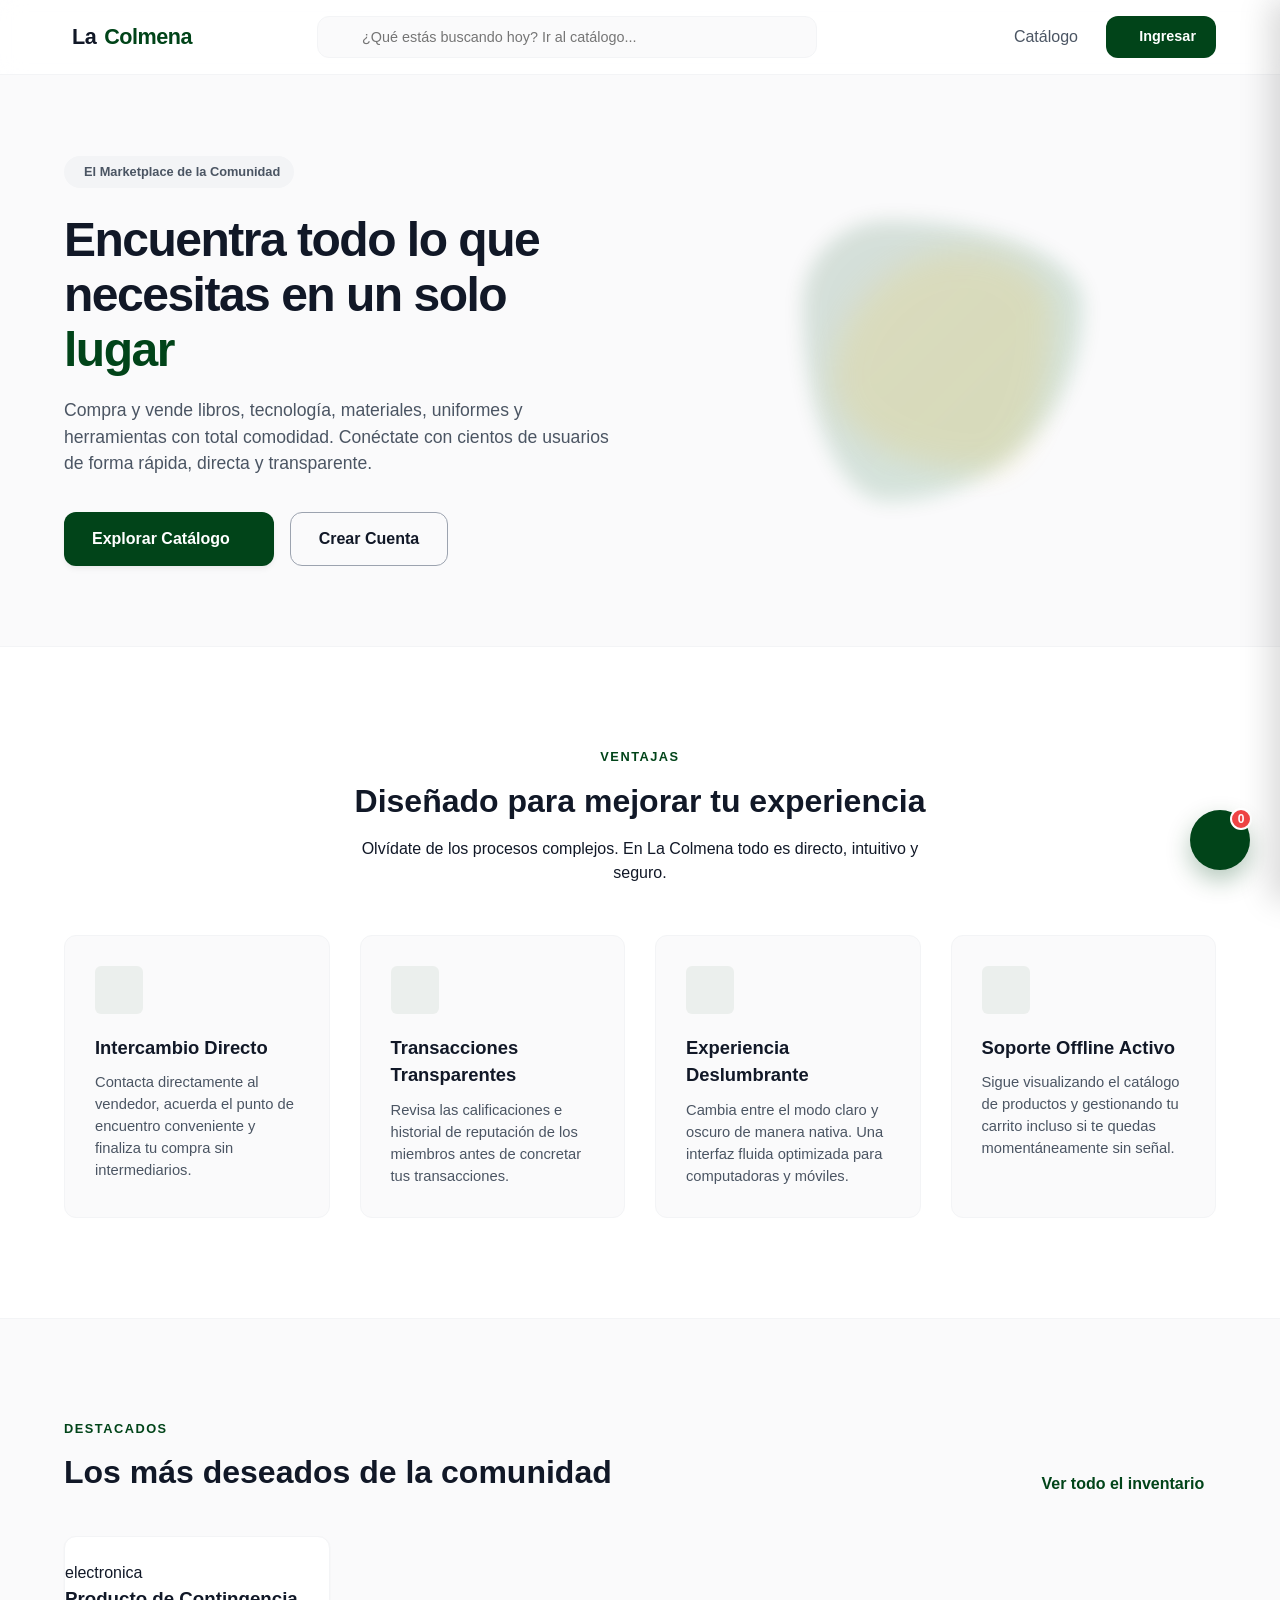
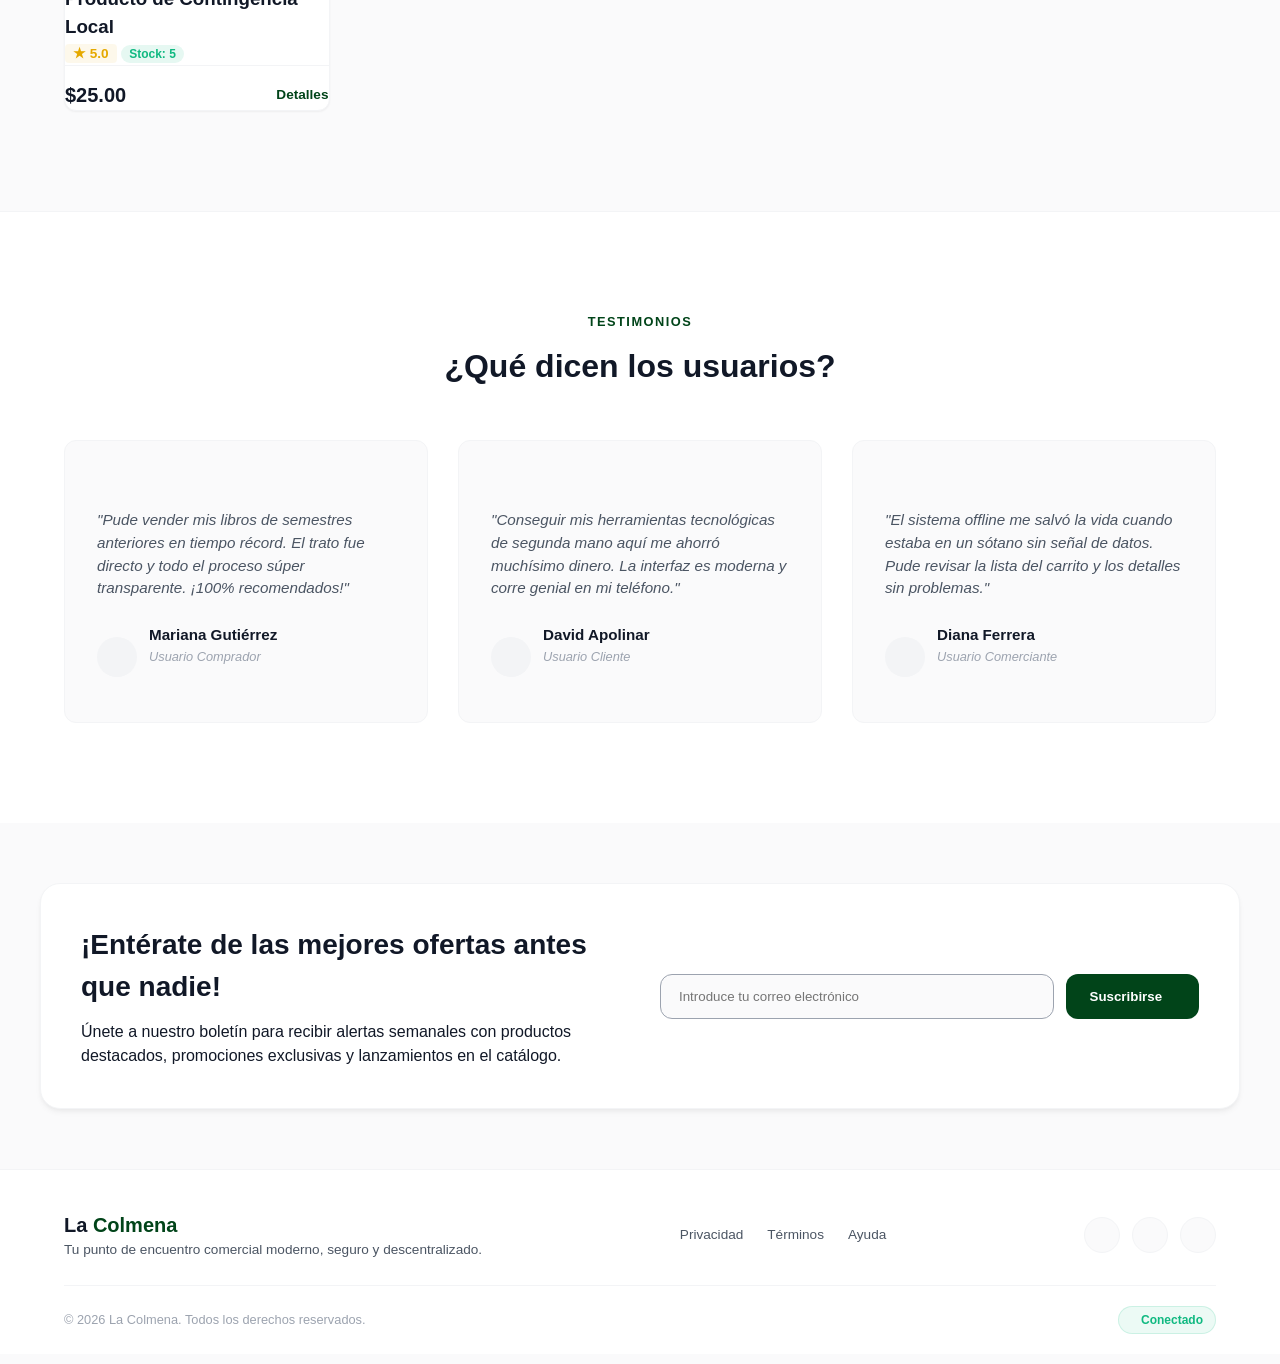
==== admin.html @ e69a6c4e "first commit" ====
<!DOCTYPE html>
<html lang="es" data-theme="light">
<head>
    <meta charset="UTF-8">
    <meta name="viewport" content="width=device-width, initial-scale=1.0">
    <title>Panel de Administración | La Colmena</title>
    <link href="https://fonts.googleapis.com/css2?family=Inter:wght=400;500;600;700;800&display=swap" rel="stylesheet">
    <link rel="stylesheet" href="https://cdnjs.cloudflare.com/ajax/libs/font-awesome/6.4.0/css/all.min.css">
    <link rel="stylesheet" href="styles.css">
    <style>
        th, td { padding: 14px; text-align: left; border-bottom: 1px solid var(--border-subtle); font-size: 0.9rem; }
        th { background-color: var(--bg-surface); color: var(--text-primary); font-weight: 700; }
        .metric-card { background: var(--bg-surface); padding: 24px; border-radius: 16px; border: 1px solid var(--border-subtle); box-shadow: var(--shadow-sm); }
        .metric-card h4 { font-size: 0.85rem; color: var(--text-secondary); text-transform: uppercase; letter-spacing: 0.5px; margin-bottom: 6px; }
        .metric-card .value { font-size: 1.8rem; font-weight: 800; color: var(--text-primary); }
    </style>
</head>
<body>

    <nav class="main-nav">
        <div class="nav-container">
            <a href="index.html" class="logo"><i class="fa-solid fa-lock brand-icon"></i>Panel <span>Admin</span></a>
            <div class="nav-user-actions">
                <button id="theme-toggle-btn" class="theme-btn"><i class="fa fa-moon"></i></button>
                <div id="nav-profile-widget"></div>
            </div>
        </div>
    </nav>

    <main class="container-wrapper" style="padding-top: 40px; padding-bottom: 60px;">
        <div style="margin-bottom: 35px;">
            <h2 style="font-size: 2rem; font-weight: 800; letter-spacing: -0.5px;">Panel de Control Comercial</h2>
            <p style="color: var(--text-secondary);">Supervisa el inventario de la comunidad, aprueba los envíos y analiza ingresos.</p>
        </div>

        <div style="display: grid; grid-template-columns: repeat(auto-fit, minmax(240px, 1fr)); gap: 20px; margin-bottom: 40px;">
            <div class="metric-card">
                <h4>Volumen de Ventas</h4>
                <div class="value" id="metric-total-ventas">0</div>
            </div>
            <div class="metric-card">
                <h4>Ingresos Recaudados</h4>
                <div class="value" style="color: #10B981;" id="metric-total-ingresos">$0.00</div>
            </div>
            <div class="metric-card">
                <h4>Productos en Catálogo</h4>
                <div class="value" id="metric-total-productos">0</div>
            </div>
        </div>

        <div style="display: grid; grid-template-columns: 1fr; gap: 40px; align-items: start;">
            
            <div class="profile-box" style="margin: 0; width: 100%; max-width: 100%;">
                <h3 id="crud-title" style="margin-bottom: 15px; font-size: 1.25rem;"><i class="fa-solid fa-pen-to-square"></i> Gestión de Producto</h3>
                <form id="crud-form">
                    <input type="hidden" id="prod-id">
                    <div class="input-group-colmena"><label>Título del Producto</label><input type="text" id="prod-title" required placeholder="Ej. Miel de Abejas Orgánica 500g"></div>
                    <div style="display: grid; grid-template-columns: 1fr 1fr; gap: 15px;">
                        <div class="input-group-colmena"><label>Precio ($)</label><input type="number" id="prod-price" step="0.01" required placeholder="45.00"></div>
                        <div class="input-group-colmena"><label>Categoría</label><input type="text" id="prod-category" required placeholder="Ej. Comestibles u Electrónica"></div>
                    </div>
                    <div class="input-group-colmena"><label>Descripción</label><textarea id="prod-description" rows="3" required placeholder="Detalles, peso, características principales..."></textarea></div>
                    <div class="input-group-colmena"><label>URL Imagen del Artículo</label><input type="url" id="prod-image" placeholder="Dejar vacío para usar imagen por defecto de muestra"></div>
                    <div class="input-group-colmena"><label>Stock Disponible Físico</label><input type="number" id="prod-stock" required placeholder="25"></div>
                    <button type="submit" id="btn-crud-submit" class="btn-primary-colmena w-100" style="margin-top: 10px; padding: 12px; justify-content: center;">Crear Producto</button>
                </form>
            </div>

            <div class="profile-box" style="margin: 0; width: 100%; max-width: 100%; overflow-x: auto;">
                <h3 style="margin-bottom: 15px; font-size: 1.25rem;"><i class="fa-solid fa-boxes-stacked"></i> Catálogo e Inventario en Sistema</h3>
                <table style="width: 100%; border-collapse: collapse;">
                    <thead>
                        <tr>
                            <th>Miniatura</th>
                            <th>Producto</th>
                            <th>Categoría</th>
                            <th>Precio</th>
                            <th>Stock</th>
                            <th>Acciones</th>
                        </tr>
                    </thead>
                    <tbody id="crud-table-body"></tbody>
                </table>
            </div>
        </div>

        <div class="profile-box" style="margin: 40px 0 0 0; width: 100%; max-width: 100%;">
            <h3 style="margin-bottom: 20px; font-size: 1.25rem;"><i class="fa-solid fa-truck-ramp-box"></i> Control de Órdenes de Compra y Envíos</h3>
            <div id="admin-orders-container" style="display: flex; flex-direction: column; gap: 16px;"></div>
        </div>
    </main>

    <script src="app.js"></script>
</body>
</html>
---- styles.css ----
/* ==========================================================================
   SISTEMA DE DISEÑO MODERN & PREMIUM (LA COLMENA)
   ========================================================================== */

:root {
    /* Paleta Institucional Refinada */
    --ucab-green: #014419;         
    --ucab-green-light: #0d6e2e;   
    --ucab-yellow: #FFC72C;        
    --ucab-gold: #E5A900;          
    
    /* Variables Tema Claro (Por Defecto) */
    --bg-main: #FAFAFB;            
    --bg-surface: #FFFFFF;         
    --bg-nav: rgba(255, 255, 255, 0.85);
    --text-primary: #111827;       
    --text-secondary: #4B5563;     
    --text-muted: #9CA3AF;         
    --border-subtle: #F3F4F6;      
    --border-focus: #014419;       
    
    /* Sombras Tridimensionales Naturales */
    --shadow-sm: 0 1px 2px 0 rgba(0, 0, 0, 0.05);
    --shadow-md: 0 4px 6px -1px rgba(0, 0, 0, 0.05), 0 2px 4px -1px rgba(0, 0, 0, 0.03);
    --shadow-lg: 0 10px 15px -3px rgba(1, 68, 25, 0.03), 0 4px 6px -2px rgba(1, 68, 25, 0.02);
    --shadow-card-hover: 0 20px 25px -5px rgba(1, 68, 25, 0.06), 0 10px 10px -5px rgba(1, 68, 25, 0.04);
    
    /* Configuraciones Globales */
    --font-family: 'Inter', sans-serif;
    --radius-sm: 6px;
    --radius-md: 12px;
    --radius-lg: 20px;
    --transition: all 0.3s cubic-bezier(0.4, 0, 0.2, 1);
    --transition-fast: all 0.2s ease;
}

/* Variables Tema Oscuro */
[data-theme="dark"] {
    --bg-main: #0B0F17;
    --bg-surface: #131A26;
    --bg-nav: rgba(13, 26, 38, 0.85);
    --text-primary: #F9FAFB;
    --text-secondary: #9CA3AF;
    --text-muted: #6B7280;
    --border-subtle: #1F2937;
    --border-focus: #FFC72C;
    --shadow-lg: 0 10px 15px -3px rgba(0, 0, 0, 0.3);
    --shadow-card-hover: 0 20px 25px -5px rgba(0, 0, 0, 0.4);
}

/* Reset Estándar */
*, *::before, *::after {
    box-sizing: border-box;
    margin: 0;
    padding: 0;
}

body {
    font-family: var(--font-family);
    background-color: var(--bg-main);
    color: var(--text-primary);
    line-height: 1.5;
    -webkit-font-smoothing: antialiased;
    display: flex;
    flex-direction: column;
    min-height: 100vh;
    transition: background-color 0.3s ease, color 0.3s ease;
}

.container-wrapper {
    max-width: 1200px;
    margin: 0 auto;
    padding: 0 24px;
}

/* ==========================================================================
   NAVEGACIÓN PRINCIPAL
   ========================================================================== */
.main-nav {
    position: sticky;
    top: 0;
    z-index: 1000;
    background-color: var(--bg-nav);
    backdrop-filter: blur(12px);
    -webkit-backdrop-filter: blur(12px);
    border-bottom: 1px solid var(--border-subtle);
    transition: var(--transition);
}

.nav-container {
    max-width: 1200px;
    margin: 0 auto;
    padding: 16px 24px;
    display: flex;
    align-items: center;
    justify-content: space-between;
    gap: 20px;
}

.logo {
    font-size: 1.35rem;
    font-weight: 800;
    color: var(--text-primary);
    text-decoration: none;
    display: flex;
    align-items: center;
    gap: 8px;
    letter-spacing: -0.5px;
}

.logo span { color: var(--ucab-green); }
[data-theme="dark"] .logo span { color: var(--ucab-yellow); }
.brand-icon { color: var(--ucab-yellow); font-size: 1.5rem; }

.search-bar { position: relative; flex: 1; max-width: 500px; }
.search-bar i { position: absolute; left: 16px; top: 50%; transform: translateY(-50%); color: var(--text-secondary); font-size: 0.95rem; }
.search-bar input {
    width: 100%;
    padding: 12px 16px 12px 44px;
    border: 1px solid var(--border-subtle);
    background-color: var(--bg-main);
    color: var(--text-primary);
    border-radius: var(--radius-md);
    font-size: 0.9rem;
    cursor: pointer;
    transition: var(--transition);
}

.nav-user-actions { display: flex; align-items: center; gap: 16px; }
.theme-btn, .nav-icon-link {
    background: transparent;
    border: none;
    color: var(--text-secondary);
    cursor: pointer;
    font-size: 1rem;
    display: flex;
    align-items: center;
    gap: 8px;
    text-decoration: none;
    padding: 8px 12px;
    border-radius: var(--radius-sm);
    font-weight: 500;
    transition: var(--transition);
}
.theme-btn:hover, .nav-icon-link:hover { color: var(--text-primary); background-color: var(--border-subtle); }

.btn-primary-colmena {
    background-color: var(--ucab-green);
    color: #FFFFFF;
    border: none;
    padding: 10px 20px;
    border-radius: var(--radius-md);
    font-weight: 600;
    font-size: 0.9rem;
    cursor: pointer;
    display: inline-flex;
    align-items: center;
    gap: 8px;
    transition: var(--transition);
}
.btn-primary-colmena:hover { background-color: var(--ucab-green-light); transform: translateY(-1px); }
[data-theme="dark"] .btn-primary-colmena { background-color: var(--ucab-yellow); color: #000000; }

/* ==========================================================================
   SECCIÓN HERO
   ========================================================================== */
.hero-section { padding: 80px 0; overflow: hidden; position: relative; }
.hero-container { max-width: 1200px; margin: 0 auto; padding: 0 24px; display: grid; grid-template-columns: 1fr 1fr; align-items: center; gap: 60px; }
.hero-badge { display: inline-flex; align-items: center; gap: 6px; background-color: var(--border-subtle); padding: 6px 14px; border-radius: 100px; font-size: 0.8rem; font-weight: 600; color: var(--text-secondary); margin-bottom: 24px; }
.hero-content h1 { font-size: 3rem; font-weight: 800; line-height: 1.15; letter-spacing: -1.5px; margin-bottom: 20px; }
.hero-content h1 span { color: var(--ucab-green); }
[data-theme="dark"] .hero-content h1 span { color: var(--ucab-yellow); }
.hero-content p { font-size: 1.1rem; color: var(--text-secondary); margin-bottom: 36px; }
.hero-actions { display: flex; gap: 16px; }
.cta-button { background-color: var(--ucab-green); color: #FFFFFF; text-decoration: none; padding: 14px 28px; border-radius: var(--radius-md); font-weight: 600; display: inline-flex; align-items: center; gap: 10px; box-shadow: var(--shadow-md); transition: var(--transition); }
.cta-button:hover { background-color: var(--ucab-green-light); transform: translateY(-2px); }
[data-theme="dark"] .cta-button { background-color: var(--ucab-yellow); color: #000000; }
.cta-button-secondary { background-color: transparent; color: var(--text-primary); text-decoration: none; padding: 14px 28px; border-radius: var(--radius-md); font-weight: 600; border: 1px solid var(--text-muted); transition: var(--transition); }

.hero-visual { position: relative; height: 380px; display: flex; justify-content: center; align-items: center; }
.abstract-shape-1 { width: 280px; height: 280px; background: linear-gradient(135deg, var(--ucab-green), #087033); border-radius: 30% 70% 70% 30% / 30% 30% 70% 70%; filter: blur(10px); opacity: 0.15; animation: morphing 10s ease-in-out infinite alternate; }
.abstract-shape-2 { position: absolute; width: 220px; height: 220px; background: linear-gradient(135deg, var(--ucab-yellow), var(--ucab-gold)); border-radius: 60% 40% 30% 70% / 60% 30% 70% 40%; filter: blur(15px); opacity: 0.15; animation: morphing 8s ease-in-out infinite alternate-reverse; }
@keyframes morphing { 0% { border-radius: 30% 70% 70% 30% / 30% 30% 70% 70%; } 100% { border-radius: 60% 40% 30% 70% / 60% 30% 70% 40%; } }

/* ==========================================================================
   SECCIÓN BENEFICIOS
   ========================================================================== */
.benefits-section { padding: 100px 0; background-color: var(--bg-surface); border-top: 1px solid var(--border-subtle); border-bottom: 1px solid var(--border-subtle); }
.section-tag { font-size: 0.8rem; text-transform: uppercase; font-weight: 700; letter-spacing: 1.5px; color: var(--ucab-green); display: block; margin-bottom: 10px; }
[data-theme="dark"] .section-tag { color: var(--ucab-yellow); }
.section-header-center { text-align: center; max-width: 600px; margin: 0 auto 50px auto; }
.section-header-center h2 { font-size: 2rem; font-weight: 800; margin-bottom: 12px; }
.benefits-grid { display: grid; grid-template-columns: repeat(auto-fit, minmax(250px, 1fr)); gap: 30px; }
.benefit-card { padding: 30px; border-radius: var(--radius-md); background-color: var(--bg-main); border: 1px solid var(--border-subtle); transition: var(--transition); }
.benefit-card:hover { transform: translateY(-4px); box-shadow: var(--shadow-md); }
.benefit-icon-wrapper { width: 48px; height: 48px; background-color: rgba(1, 68, 25, 0.06); color: var(--ucab-green); border-radius: var(--radius-sm); display: flex; align-items: center; justify-content: center; font-size: 1.3rem; margin-bottom: 20px; }
[data-theme="dark"] .benefit-icon-wrapper { background-color: rgba(255, 199, 44, 0.1); color: var(--ucab-yellow); }
.benefit-card h3 { font-size: 1.15rem; font-weight: 700; margin-bottom: 10px; }
.benefit-card p { font-size: 0.92rem; color: var(--text-secondary); }

/* ==========================================================================
   SECCIÓN PRODUCTOS (GRID DE LA API)
   ========================================================================== */
.featured-section { padding: 100px 0; }
.section-header-inline { display: flex; justify-content: space-between; align-items: flex-end; margin-bottom: 40px; }
.section-header-inline h2 { font-size: 2rem; font-weight: 800; }
.view-all-link { color: var(--ucab-green); font-weight: 600; text-decoration: none; display: inline-flex; align-items: center; gap: 6px; }
[data-theme="dark"] .view-all-link { color: var(--ucab-yellow); }
.products-grid { display: grid; grid-template-columns: repeat(auto-fill, minmax(260px, 1fr)); gap: 30px; }

.product-card { background-color: var(--bg-surface); border: 1px solid var(--border-subtle); border-radius: var(--radius-md); overflow: hidden; box-shadow: var(--shadow-sm); display: flex; flex-direction: column; transition: var(--transition); }
.product-card:hover { transform: translateY(-6px); box-shadow: var(--shadow-card-hover); }
.product-image-wrapper { position: relative; padding-top: 100%; background-color: #FFFFFF; border-bottom: 1px solid var(--border-subtle); }
.product-image-wrapper img { position: absolute; top: 0; left: 0; width: 100%; height: 100%; object-fit: contain; padding: 24px; }
.product-info-payload { padding: 20px; display: flex; flex-direction: column; flex: 1; }
.product-tag-category { font-size: 0.75rem; font-weight: 600; text-transform: uppercase; color: var(--text-secondary); margin-bottom: 8px; }
.product-info-payload h3 { font-size: 0.95rem; font-weight: 600; color: var(--text-primary); line-height: 1.4; margin-bottom: 10px; display: -webkit-box; -webkit-line-clamp: 2; -webkit-box-orient: vertical; overflow: hidden; height: 2.8rem; }

.rating-row-stars { display: flex; align-items: center; justify-content: space-between; margin-bottom: 16px; }
.star-rating-numeric { font-size: 0.85rem; font-weight: 700; color: var(--ucab-gold); background-color: rgba(229, 169, 0, 0.08); padding: 2px 8px; border-radius: 4px; }
.stock-badge { font-size: 0.75rem; font-weight: 600; padding: 2px 8px; border-radius: 100px; }
.stock-badge.in-stock { background-color: rgba(16, 185, 129, 0.1); color: #10B981; }
.stock-badge.no-stock { background-color: rgba(239, 68, 68, 0.1); color: #EF4444; }

.product-footer-action { margin-top: auto; display: flex; align-items: center; justify-content: space-between; border-top: 1px solid var(--border-subtle); padding-top: 14px; }
.product-price-value { font-size: 1.25rem; font-weight: 800; }
.view-more-link-btn { font-size: 0.85rem; font-weight: 600; color: var(--ucab-green); text-decoration: none; }
[data-theme="dark"] .view-more-link-btn { color: var(--ucab-yellow); }

/* BOTÓN DINÁMICO AÑADIR AL CARRITO */
.btn-add-to-cart { width: 100%; margin-top: 16px; padding: 11px 16px; background-color: transparent; color: var(--ucab-green); border: 1.5px solid var(--ucab-green); border-radius: var(--radius-md); font-size: 0.85rem; font-weight: 700; cursor: pointer; display: inline-flex; align-items: center; justify-content: center; gap: 8px; transition: var(--transition); }
.btn-add-to-cart:hover:not(:disabled) { background-color: var(--ucab-green); color: #FFFFFF; transform: translateY(-1px); }
[data-theme="dark"] .btn-add-to-cart { color: var(--ucab-yellow); border-color: var(--ucab-yellow); }
[data-theme="dark"] .btn-add-to-cart:hover:not(:disabled) { background-color: var(--ucab-yellow); color: #000000; }
.btn-add-to-cart:disabled { background-color: var(--border-subtle); border-color: var(--border-subtle); color: var(--text-muted); cursor: not-allowed; }

.loading-state { grid-column: 1 / -1; text-align: center; padding: 60px 0; color: var(--text-secondary); }
.loading-state i { font-size: 2rem; color: var(--ucab-green); margin-bottom: 12px; }

/* ==========================================================================
   TESTIMONIOS Y NEWSLETTER
   ========================================================================== */
.testimonials-section { padding: 100px 0; background-color: var(--bg-surface); border-top: 1px solid var(--border-subtle); }
.testimonials-grid { display: grid; grid-template-columns: repeat(auto-fit, minmax(300px, 1fr)); gap: 30px; }
.testimonial-card { background-color: var(--bg-main); padding: 32px; border-radius: var(--radius-md); border: 1px solid var(--border-subtle); display: flex; flex-direction: column; }
.testimonial-stars { color: var(--ucab-gold); font-size: 0.85rem; margin-bottom: 16px; }
.testimonial-card p { font-size: 0.95rem; color: var(--text-secondary); font-style: italic; margin-bottom: 24px; flex: 1; }
.testimonial-author { display: flex; align-items: center; gap: 12px; }
.author-avatar { width: 40px; height: 40px; background-color: var(--border-subtle); border-radius: 100px; display: flex; align-items: center; justify-content: center; color: var(--text-secondary); }
.testimonial-author h4 { font-size: 0.95rem; font-weight: 700; }
.testimonial-author p { font-size: 0.8rem; color: var(--text-muted); }

.newsletter-section { padding: 60px 0; background-color: var(--bg-main); }
.newsletter-wrapper { max-width: 1200px; margin: 0 auto; padding: 40px; background-color: var(--bg-surface); border: 1px solid var(--border-subtle); border-radius: var(--radius-lg); box-shadow: var(--shadow-md); }
.newsletter-grid { display: grid; grid-template-columns: 1fr 1fr; align-items: center; gap: 40px; }
.newsletter-info h2 { font-size: 1.75rem; font-weight: 800; margin-bottom: 12px; }
.newsletter-form-element { display: flex; gap: 12px; }
.newsletter-form-element input { flex: 1; padding: 14px 18px; border-radius: var(--radius-md); border: 1px solid var(--text-muted); background-color: var(--bg-main); color: var(--text-primary); outline: none; }
.btn-submit-newsletter { background-color: var(--ucab-green); color: #FFFFFF; border: none; padding: 14px 24px; font-weight: 600; border-radius: var(--radius-md); cursor: pointer; display: inline-flex; align-items: center; gap: 8px; transition: var(--transition); }
.btn-submit-newsletter:hover { background-color: var(--ucab-green-light); }
[data-theme="dark"] .btn-submit-newsletter { background-color: var(--ucab-yellow); color: #000000; }
.newsletter-feedback { margin-top: 12px; font-size: 0.85rem; font-weight: 600; }
.newsletter-feedback.success { color: #10B981; }
.newsletter-feedback.error { color: #EF4444; }

/* ==========================================================================
   FOOTER
   ========================================================================== */
.main-footer { background-color: var(--bg-surface); border-top: 1px solid var(--border-subtle); padding: 40px 0 20px 0; margin-top: auto; }
.footer-container { max-width: 1200px; margin: 0 auto; padding: 0 24px; }
.footer-top-row { display: flex; justify-content: space-between; align-items: center; flex-wrap: wrap; gap: 24px; padding-bottom: 24px; border-bottom: 1px solid var(--border-subtle); }
.logo-footer { font-size: 1.25rem; font-weight: 800; }
.logo-footer span { color: var(--ucab-green); }
[data-theme="dark"] .logo-footer span { color: var(--ucab-yellow); }
.footer-brand p { font-size: 0.85rem; color: var(--text-secondary); }
.footer-links-group { display: flex; gap: 24px; }
.footer-links-group a { color: var(--text-secondary); font-size: 0.85rem; text-decoration: none; }
.footer-socials { display: flex; gap: 12px; }
.footer-socials a { width: 36px; height: 36px; border-radius: 100px; background-color: var(--bg-main); color: var(--text-secondary); display: flex; align-items: center; justify-content: center; text-decoration: none; border: 1px solid var(--border-subtle); }
.footer-bottom-row { display: flex; justify-content: space-between; align-items: center; padding-top: 20px; font-size: 0.8rem; color: var(--text-muted); flex-wrap: wrap; gap: 16px; }

.network-badge-colmena { display: inline-flex; align-items: center; gap: 6px; padding: 4px 12px; border-radius: 100px; font-weight: 600; font-size: 0.75rem; }
.network-badge-colmena.online { background-color: rgba(16, 185, 129, 0.08); color: #10B981; border: 1px solid rgba(16, 185, 129, 0.15); }
.network-badge-colmena.offline { background-color: rgba(239, 68, 68, 0.08); color: #EF4444; border: 1px solid rgba(239, 68, 68, 0.15); }

@media (max-width: 768px) {
    .hero-container, .newsletter-grid { grid-template-columns: 1fr; text-align: center; }
    .hero-content h1 { font-size: 2.25rem; }
    .hero-actions, .newsletter-form-element { flex-direction: column; }
    .cta-button, .cta-button-secondary, .newsletter-form-element input, .btn-submit-newsletter { width: 100%; justify-content: center; }
    .hero-visual, .search-bar { display: none; }
    .footer-top-row { flex-direction: column; text-align: center; }
}
.hidden { display: none !important; }

/* ==========================================================================
   INTERFAZ PARA MÓDULO DE ACCESO Y PERFIL
   ========================================================================== */
.auth-main-container { padding: 60px 0; display: flex; justify-content: center; align-items: center; min-height: calc(100vh - 160px); }
.auth-box, .profile-box { max-width: 480px; margin: 0 auto; background-color: var(--bg-surface); border: 1px solid var(--border-subtle); border-radius: var(--radius-lg); padding: 40px; box-shadow: var(--shadow-lg); }

.auth-tabs { display: flex; gap: 10px; border-bottom: 1px solid var(--border-subtle); margin-bottom: 30px; }
.tab-btn { flex: 1; padding: 12px; background: transparent; border: none; font-family: var(--font-family); font-weight: 600; font-size: 0.95rem; color: var(--text-secondary); cursor: pointer; border-bottom: 2px solid transparent; transition: var(--transition); }
.tab-btn.active { color: var(--ucab-green); border-bottom-color: var(--ucab-green); }
[data-theme="dark"] .tab-btn.active { color: var(--ucab-yellow); border-bottom-color: var(--ucab-yellow); }

.auth-form-element h2 { font-size: 1.6rem; font-weight: 800; letter-spacing: -0.5px; }
.auth-subtitle { font-size: 0.9rem; color: var(--text-secondary); margin-bottom: 24px; }

.input-group-colmena { display: flex; flex-direction: column; gap: 6px; margin-bottom: 18px; }
.input-group-colmena label { font-size: 0.8rem; font-weight: 700; color: var(--text-primary); text-transform: uppercase; letter-spacing: 0.5px; }
.input-group-colmena input, .select-colmena, .input-group-colmena textarea { width: 100%; padding: 12px 14px; border-radius: var(--radius-md); border: 1px solid var(--text-muted); background-color: var(--bg-main); color: var(--text-primary); font-family: var(--font-family); font-size: 0.9rem; outline: none; transition: var(--transition); }
.input-group-colmena input:focus, .input-group-colmena textarea:focus { border-color: var(--border-focus); }

.forgot-password-trigger { display: block; text-align: center; font-size: 0.85rem; font-weight: 600; color: var(--text-secondary); margin-top: 16px; text-decoration: none; }
.forgot-password-trigger:hover { color: var(--text-primary); }
.w-100 { width: 100% !important; justify-content: center; }

/* Vista Perfil */
.profile-header-card { display: flex; align-items: center; gap: 20px; margin-bottom: 30px; background-color: var(--bg-main); padding: 20px; border-radius: var(--radius-md); border: 1px solid var(--border-subtle); }
.profile-avatar-frame { width: 70px; height: 70px; border-radius: 100px; overflow: hidden; border: 2px solid var(--ucab-yellow); }
.profile-avatar-frame img { width: 100%; height: 100%; object-fit: cover; }
.role-pill { display: inline-block; font-size: 0.75rem; font-weight: 700; background-color: var(--ucab-green); color: #ffffff; padding: 2px 10px; border-radius: 100px; margin-top: 4px; }
[data-theme="dark"] .role-pill { background-color: var(--ucab-yellow); color: #000000; }

.divider-colmena { border: none; height: 1px; background-color: var(--border-subtle); margin: 12px 0 24px 0; }
.profile-actions-row { display: flex; gap: 12px; margin-top: 24px; }
.btn-logout-colmena { background-color: transparent; border: 1px solid #EF4444; color: #EF4444; padding: 12px 20px; border-radius: var(--radius-md); font-family: var(--font-family); font-weight: 600; font-size: 0.9rem; cursor: pointer; transition: var(--transition); }
.btn-logout-colmena:hover { background-color: #EF4444; color: #FFFFFF; }

/* ==========================================================================
   COMPONENTES PREMIUM DEL CARRITO SIDEBAR
   ========================================================================== */
.cart-floating-trigger {
    position: fixed;
    bottom: 30px;
    right: 30px;
    width: 60px;
    height: 60px;
    background-color: var(--ucab-green);
    color: #FFFFFF;
    border: none;
    border-radius: 100px;
    font-size: 1.4rem;
    cursor: pointer;
    box-shadow: 0 10px 25px rgba(1, 68, 25, 0.3);
    z-index: 999;
    display: flex;
    align-items: center;
    justify-content: center;
    transition: var(--transition);
}
.cart-floating-trigger:hover { transform: scale(1.05) translateY(-3px); background-color: var(--ucab-green-light); }
[data-theme="dark"] .cart-floating-trigger { background-color: var(--ucab-yellow); color: #000000; box-shadow: 0 10px 25px rgba(255, 199, 44, 0.2); }

.cart-counter-badge { position: absolute; top: -2px; right: -2px; background-color: #EF4444; color: #FFFFFF; font-size: 0.75rem; font-weight: 700; width: 22px; height: 22px; border-radius: 50%; display: flex; align-items: center; justify-content: center; border: 2px solid var(--bg-surface); }

/* Contenedores del Sidebar Deslizable */
.cart-sidebar-overlay { position: fixed; top: 0; left: 0; width: 100%; height: 100%; background: rgba(0, 0, 0, 0.4); backdrop-filter: blur(4px); z-index: 1050; opacity: 0; pointer-events: none; transition: opacity 0.3s ease; }
.cart-sidebar-overlay.open { opacity: 1; pointer-events: auto; }

.cart-sidebar { position: fixed; top: 0; right: -400px; width: 100%; max-width: 400px; height: 100%; background-color: var(--bg-surface); box-shadow: -10px 0 30px rgba(0,0,0,0.15); z-index: 1100; display: flex; flex-direction: column; transition: right 0.3s cubic-bezier(0.4, 0, 0.2, 1); }
.cart-sidebar.open { right: 0; }

.cart-sidebar-header { padding: 24px; border-bottom: 1px solid var(--border-subtle); display: flex; align-items: center; justify-content: space-between; }
.cart-sidebar-header h3 { font-size: 1.2rem; font-weight: 700; display: flex; align-items: center; gap: 8px; }
.cart-close-btn { background: transparent; border: none; font-size: 2rem; color: var(--text-secondary); cursor: pointer; line-height: 1; }

.cart-sidebar-body { padding: 24px; flex: 1; overflow-y: auto; display: flex; flex-direction: column; gap: 20px; }
.cart-empty-state { text-align: center; color: var(--text-muted); margin: auto 0; }
.cart-empty-state i { font-size: 3rem; margin-bottom: 12px; display: block; }

/* Estructura de las Filas de Productos dentro del Carrito */
.cart-item-row { display: flex; align-items: center; gap: 16px; background-color: var(--bg-main); padding: 12px; border-radius: var(--radius-md); border: 1px solid var(--border-subtle); }
.cart-item-row img { width: 60px; height: 60px; object-fit: contain; background: white; padding: 4px; border-radius: var(--radius-sm); }
.cart-item-info { flex: 1; }
.cart-item-info h4 { font-size: 0.85rem; font-weight: 600; line-height: 1.3; display: -webkit-box; -webkit-line-clamp: 1; -webkit-box-orient: vertical; overflow: hidden; margin-bottom: 4px; }
.cart-item-price { font-size: 0.9rem; font-weight: 700; color: var(--text-primary); }

.cart-item-qty-selector { display: flex; align-items: center; gap: 10px; margin-top: 8px; }
.cart-item-qty-selector button { width: 24px; height: 24px; border-radius: 4px; border: 1px solid var(--text-muted); background: var(--bg-surface); color: var(--text-primary); cursor: pointer; font-weight: 700; display: flex; align-items: center; justify-content: center; }
.cart-item-qty-selector span { font-size: 0.85rem; font-weight: 600; }
.cart-item-remove-btn { background: transparent; border: none; color: #EF4444; cursor: pointer; font-size: 1rem; padding: 8px; transition: var(--transition); }
.cart-item-remove-btn:hover { transform: scale(1.1); }

/* Footer del Carrito */
.cart-sidebar-footer { padding: 24px; border-top: 1px solid var(--border-subtle); background-color: var(--bg-main); }
.cart-total-row { display: flex; justify-content: space-between; align-items: center; font-weight: 700; font-size: 1.1rem; margin-bottom: 20px; }
.cart-total-price { color: var(--ucab-green); font-size: 1.3rem; font-weight: 800; }
[data-theme="dark"] .cart-total-price { color: var(--ucab-yellow); }

/* ==========================================================================
   WIDGET DE PERFIL PREMIUM EN LA BARRA DE NAVEGACIÓN
   ========================================================================== */
.nav-profile-widget-container {
    position: relative;
    display: inline-flex;
    align-items: center;
}

.nav-user-logged-wrapper {
    display: flex;
    align-items: center;
    gap: 10px;
    padding: 6px 12px;
    background-color: var(--bg-main);
    border: 1px solid var(--border-subtle);
    border-radius: 30px;
    cursor: pointer;
    position: relative;
    user-select: none;
    transition: var(--transition-fast);
}
.nav-user-logged-wrapper:hover {
    border-color: var(--ucab-green);
    background-color: var(--bg-surface);
}
[data-theme="dark"] .nav-user-logged-wrapper:hover {
    border-color: var(--ucab-yellow);
}

.nav-avatar-img {
    width: 32px;
    height: 32px;
    border-radius: 50%;
    object-fit: cover;
    border: 1.5px solid var(--ucab-green);
}
[data-theme="dark"] .nav-avatar-img {
    border-color: var(--ucab-yellow);
}

.nav-user-text-info {
    display: flex;
    flex-direction: column;
    text-align: left;
}
.nav-username {
    font-size: 0.85rem;
    font-weight: 700;
    color: var(--text-primary);
    line-height: 1.2;
}
.nav-userrole {
    font-size: 0.7rem;
    font-weight: 600;
    color: var(--text-muted);
}

.nav-dropdown-arrow {
    font-size: 0.75rem;
    color: var(--text-muted);
    margin-left: 4px;
}

/* Menú Desplegable Flotante */
.nav-profile-dropdown-menu {
    position: absolute;
    top: calc(100% + 8px);
    right: 0;
    width: 180px;
    background-color: var(--bg-surface);
    border: 1px solid var(--border-subtle);
    border-radius: 8px;
    box-shadow: var(--shadow-md);
    padding: 8px 0;
    z-index: 2000;
    display: flex;
    flex-direction: column;
}
.nav-profile-dropdown-menu.hidden {
    display: none !important;
}

.nav-profile-dropdown-menu a, .nav-profile-dropdown-menu button {
    padding: 10px 16px;
    font-family: var(--font-family);
    font-size: 0.85rem;
    font-weight: 600;
    color: var(--text-primary);
    text-decoration: none;
    background: transparent;
    border: none;
    text-align: left;
    width: 100%;
    cursor: pointer;
    display: flex;
    align-items: center;
    gap: 10px;
    transition: background 0.2s;
}
.nav-profile-dropdown-menu a:hover, .nav-profile-dropdown-menu button:hover {
    background-color: var(--bg-main);
    color: var(--ucab-green);
}
[data-theme="dark"] .nav-profile-dropdown-menu a:hover, [data-theme="dark"] .nav-profile-dropdown-menu button:hover {
    color: var(--ucab-yellow);
}

.dropdown-divider-line {
    border: none;
    height: 1px;
    background-color: var(--border-subtle);
    margin: 4px 0;
}
/* ==========================================================================
   EXTENSIONES DEL SISTEMA DE DISEÑO - VISTA AUTENTICACIÓN Y ADMIN
   ========================================================================== */

.hidden {
    display: none !important;
}

.w-100 {
    width: 100% !important;
}

/* Dropdown del Perfil Flotante */
.nav-user-logged-wrapper {
    position: relative;
    user-select: none;
}

.nav-profile-dropdown-menu {
    position: absolute;
    top: calc(100% + 12px);
    right: 0;
    width: 200px;
    background-color: var(--bg-surface);
    border: 1px solid var(--border-subtle);
    border-radius: var(--radius-md);
    box-shadow: var(--shadow-lg);
    padding: 8px 0;
    z-index: 2000;
    display: flex;
    flex-direction: column;
}

.nav-profile-dropdown-menu a, .nav-profile-dropdown-menu button {
    padding: 10px 16px;
    font-family: var(--font-family);
    font-size: 0.85rem;
    font-weight: 600;
    color: var(--text-primary);
    text-decoration: none;
    background: transparent;
    border: none;
    text-align: left;
    width: 100%;
    cursor: pointer;
    display: flex;
    align-items: center;
    gap: 10px;
    transition: var(--transition-fast);
}

.nav-profile-dropdown-menu a:hover, .nav-profile-dropdown-menu button:hover {
    background-color: var(--bg-main);
    color: var(--ucab-green-light);
}

[data-theme="dark"] .nav-profile-dropdown-menu a:hover, 
[data-theme="dark"] .nav-profile-dropdown-menu button:hover {
    color: var(--ucab-yellow);
}

/* Selectores Colmena */
.select-colmena {
    font-family: var(--font-family);
    border: 1px solid var(--border-subtle);
    background-color: var(--bg-main);
    color: var(--text-primary);
    font-weight: 500;
    outline: none;
    transition: var(--transition);
}

.select-colmena:focus {
    border-color: var(--ucab-green);
}

/* Formularios de Autenticación Avanzados */
.input-group-colmena {
    display: flex;
    flex-direction: column;
    gap: 6px;
    margin-bottom: 16px;
}

.input-group-colmena label {
    font-size: 0.85rem;
    font-weight: 600;
    color: var(--text-secondary);
}

.input-group-colmena input, .input-group-colmena textarea {
    padding: 12px;
    border-radius: var(--radius-sm);
    border: 1px solid var(--border-subtle);
    background-color: var(--bg-main);
    color: var(--text-primary);
    font-family: var(--font-family);
    font-size: 0.9rem;
    outline: none;
    transition: var(--transition-fast);
}

.input-group-colmena input:focus, .input-group-colmena textarea:focus {
    border-color: var(--ucab-green);
    box-shadow: 0 0 0 3px rgba(1, 68, 25, 0.08);
}

[data-theme="dark"] .input-group-colmena input:focus, 
[data-theme="dark"] .input-group-colmena textarea:focus {
    border-color: var(--ucab-yellow);
    box-shadow: 0 0 0 3px rgba(255, 199, 44, 0.15);
}

/* ==========================================================================
   PASARELA DE PAGO MODAL PREMIUM
   ========================================================================== */
.checkout-modal-overlay {
    position: fixed;
    top: 0; left: 0; right: 0; bottom: 0;
    background-color: rgba(0, 0, 0, 0.6);
    backdrop-filter: blur(4px);
    z-index: 5000;
    display: flex;
    align-items: center;
    justify-content: center;
    padding: 20px;
}

.checkout-modal-card {
    background-color: var(--bg-surface);
    border: 1px solid var(--border-subtle);
    border-radius: 16px;
    width: 100%;
    max-width: 480px;
    padding: 24px;
    box-shadow: var(--shadow-lg);
    animation: slideUpFade 0.3s ease;
}

@keyframes slideUpFade {
    from { transform: translateY(20px); opacity: 0; }
    to { transform: translateY(0); opacity: 1; }
}

/* Tarjetas Premium del Catálogo */
.catalog-premium-card {
    transition: transform 0.3s cubic-bezier(0.175, 0.885, 0.32, 1.275), box-shadow 0.3s ease;
}
.catalog-premium-card:hover {
    transform: translateY(-6px);
    box-shadow: var(--shadow-md);
}
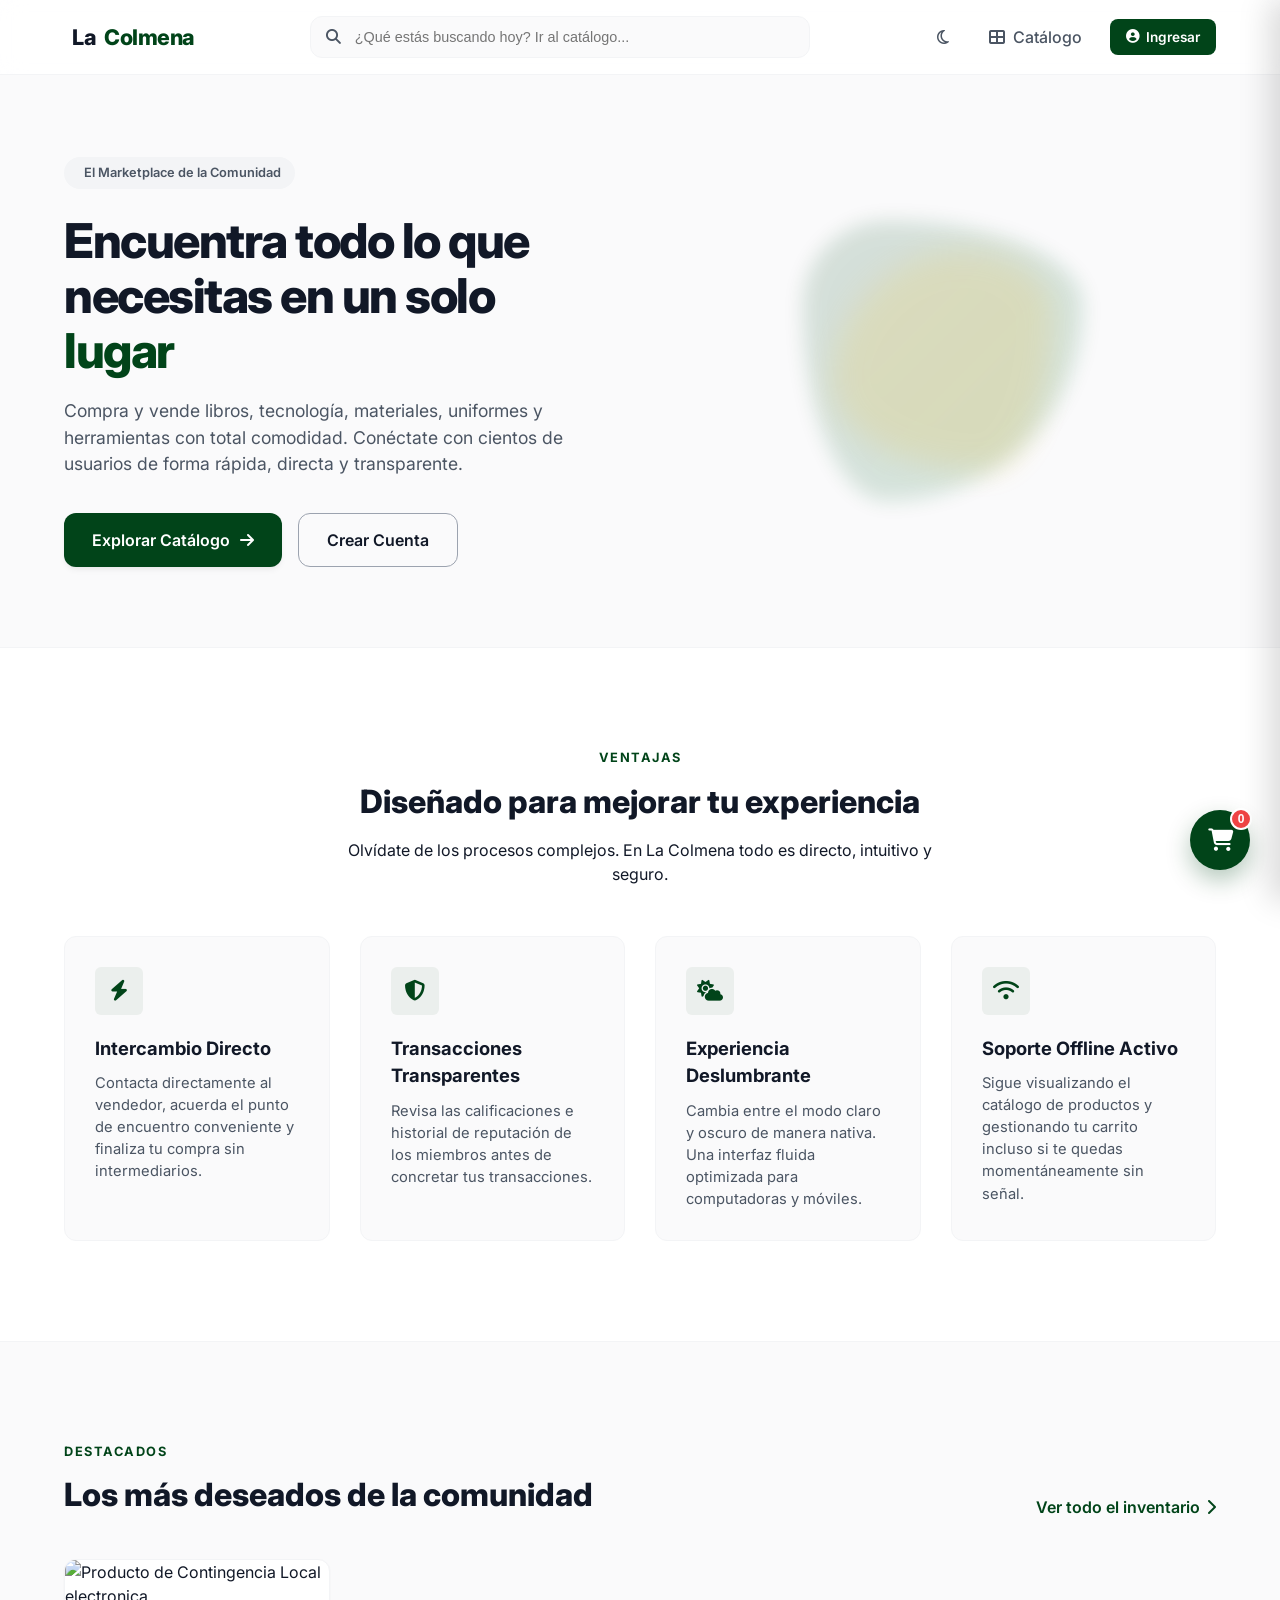
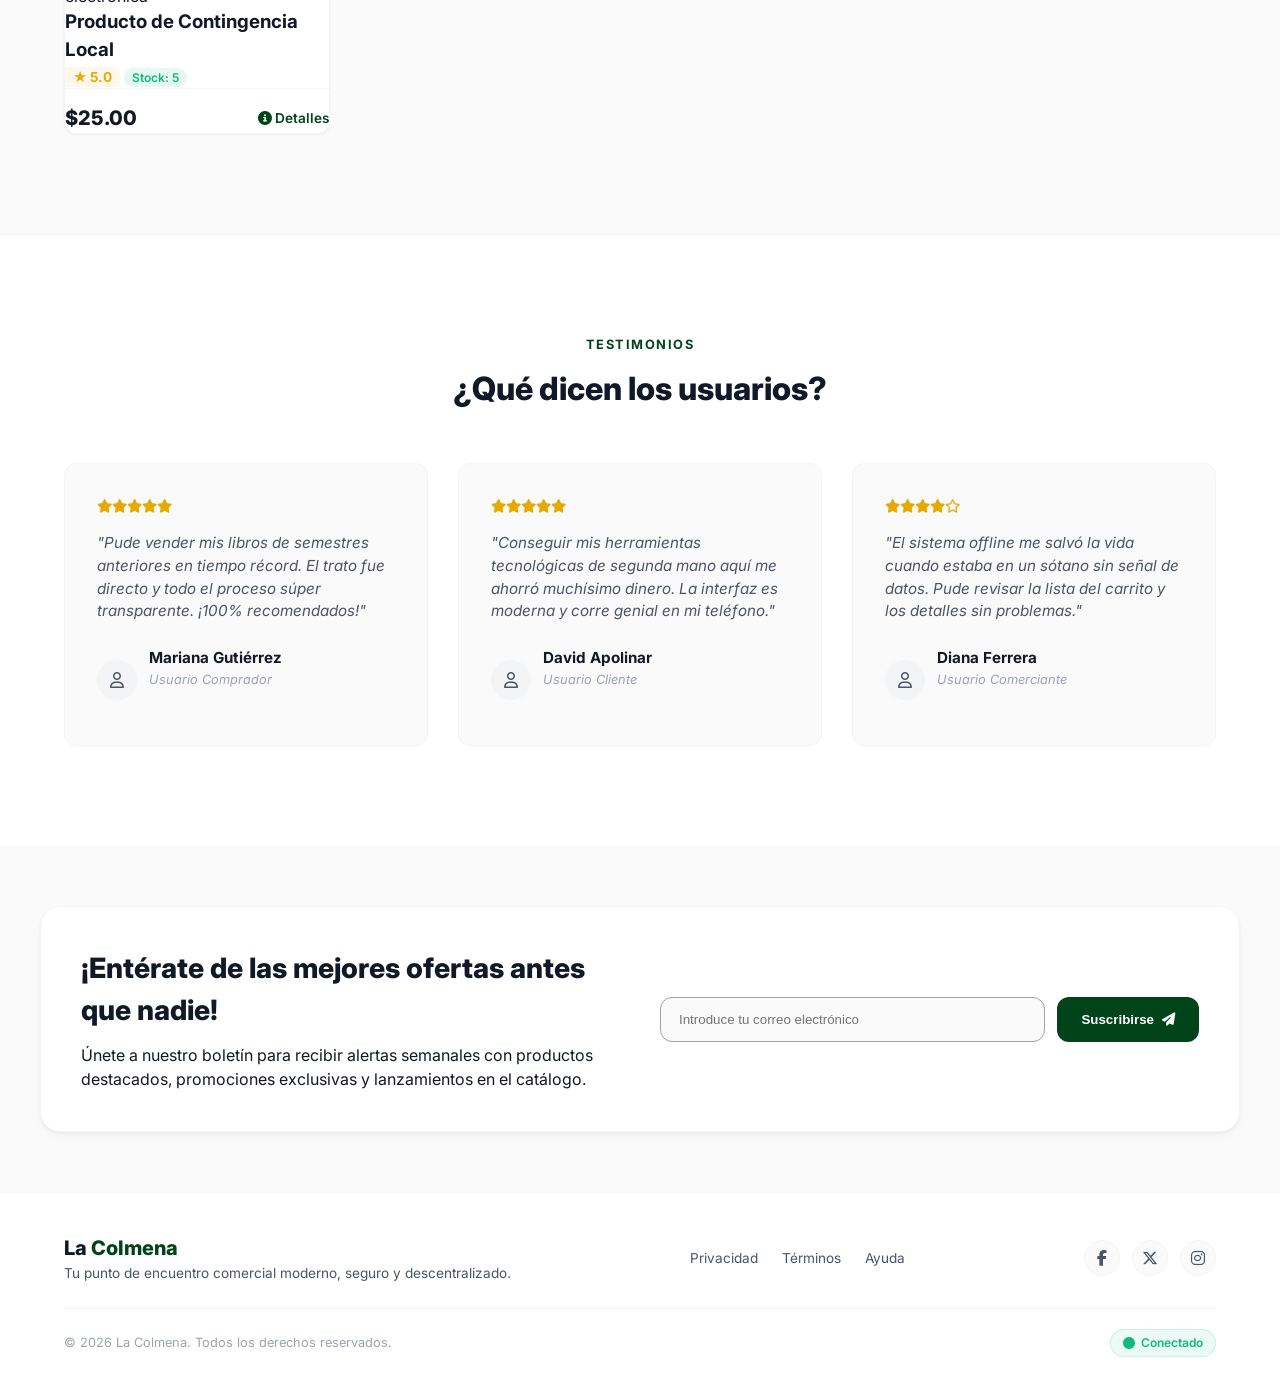
==== commit a26915b2: "first commit" ====
--- a/admin.html
+++ b/admin.html
@@ -19,7 +19,7 @@
 
     <nav class="main-nav">
         <div class="nav-container">
-            <a href="index.html" class="logo"><i class="fa-solid fa-lock brand-icon"></i>Panel <span>Admin</span></a>
+            <a href="admin.html" class="logo"><i class="fa-solid fa-lock brand-icon"></i>Panel <span>Admin</span></a>
             <div class="nav-user-actions">
                 <button id="theme-toggle-btn" class="theme-btn"><i class="fa fa-moon"></i></button>
                 <div id="nav-profile-widget"></div>
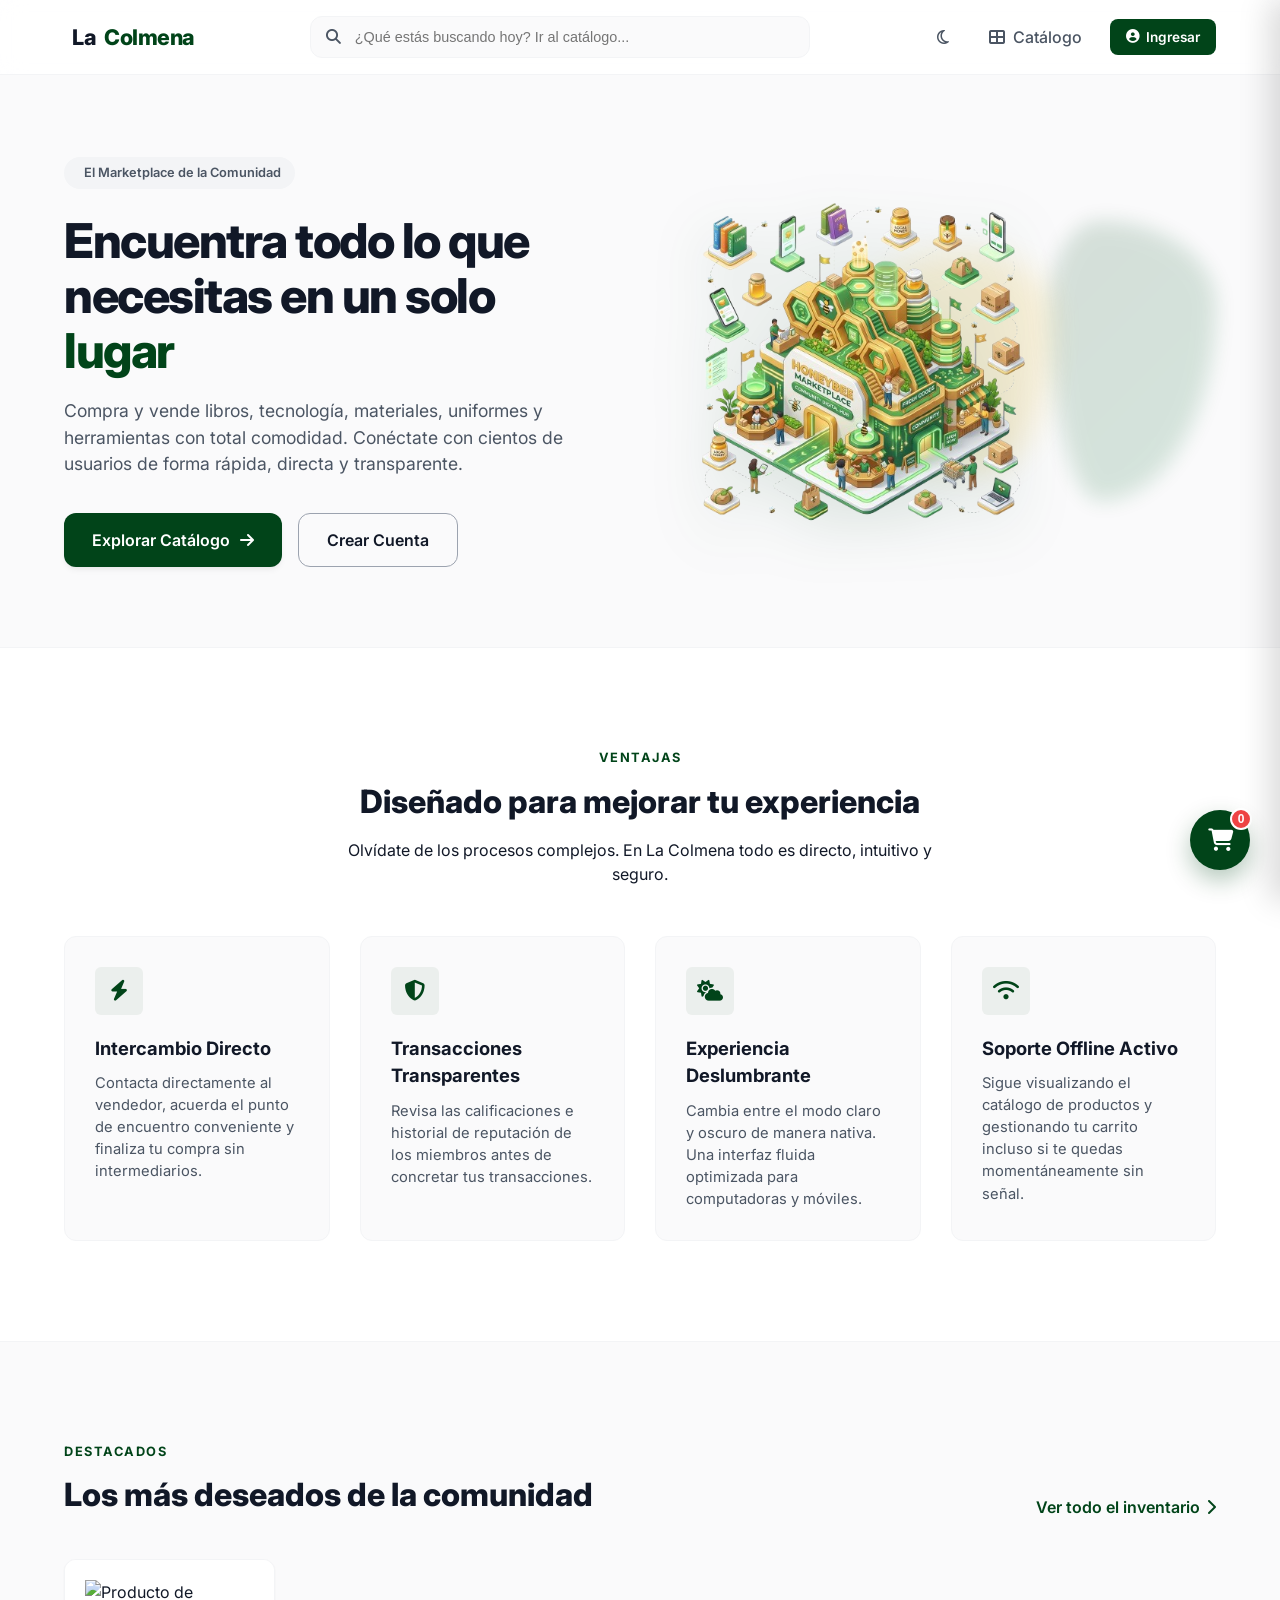
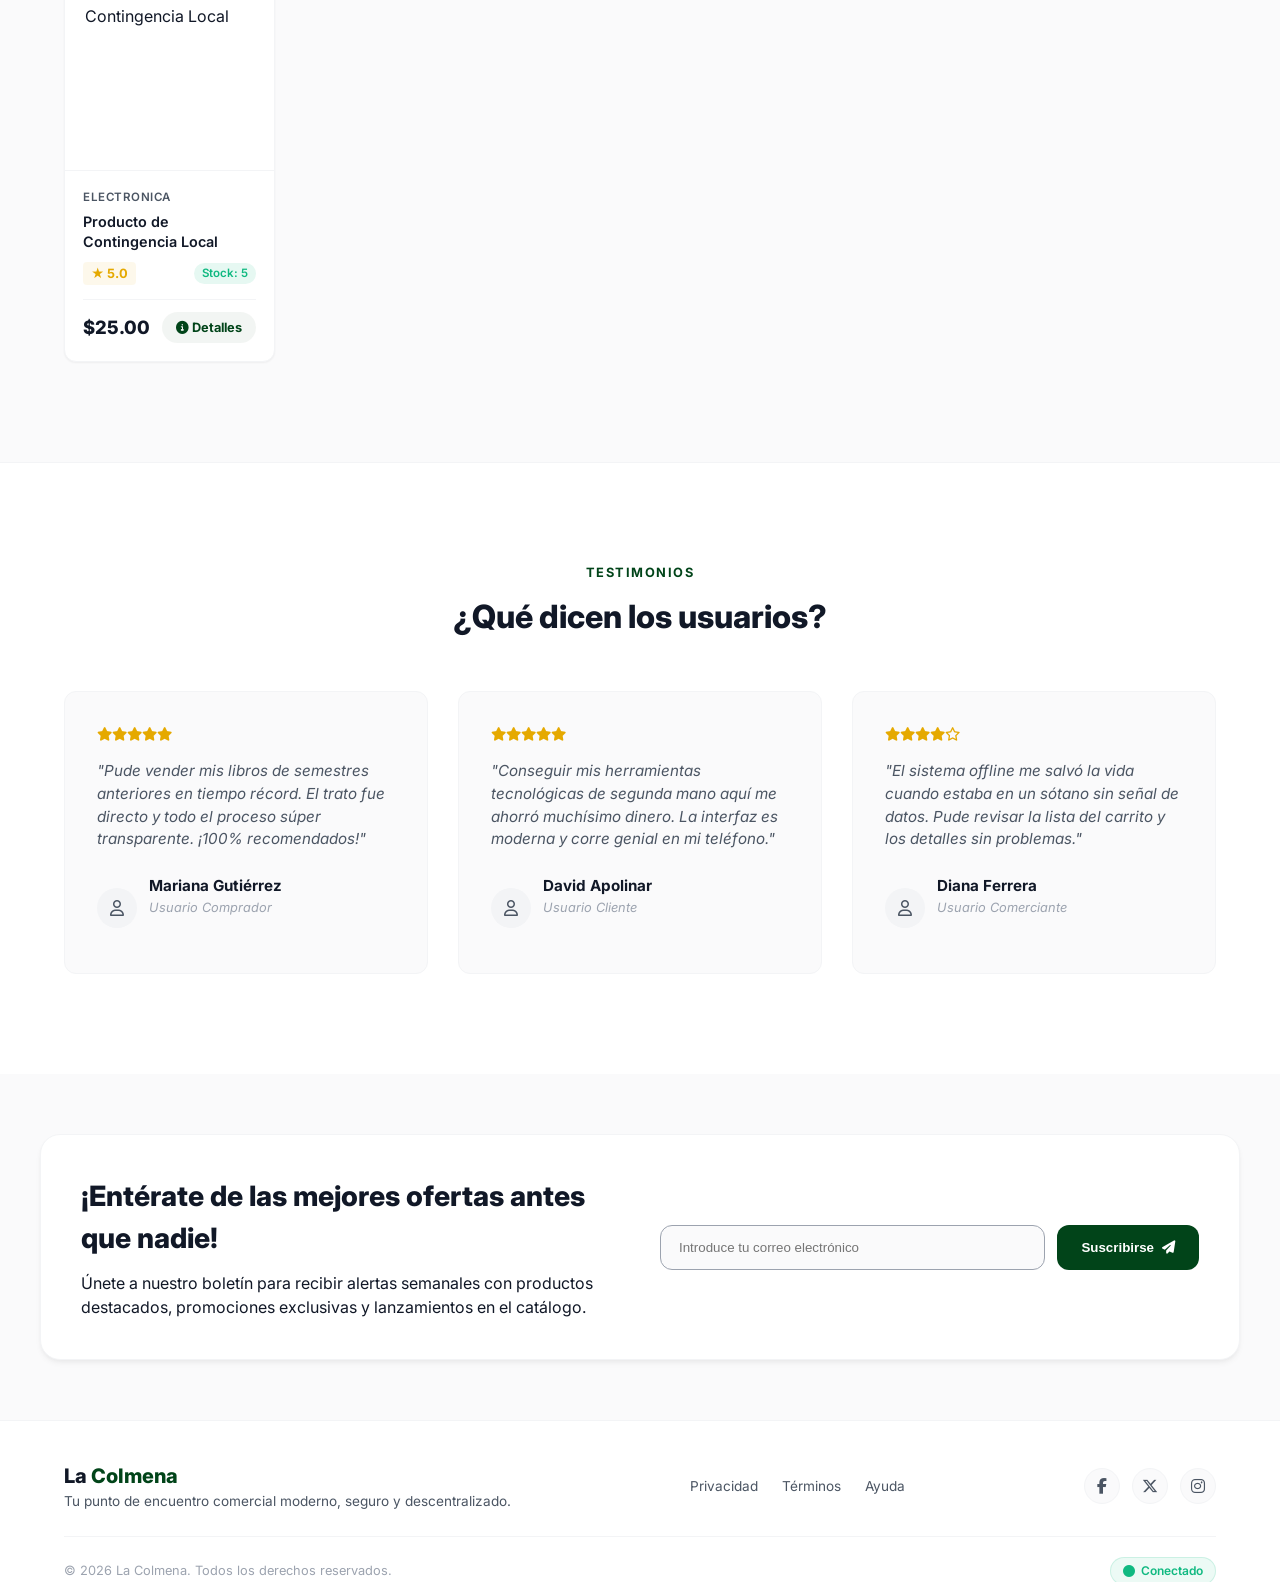
==== commit d24c8e74: "listo creo" ====
--- a/admin.html
+++ b/admin.html
@@ -48,22 +48,115 @@
             </div>
         </div>
 
+        <!-- Nuevas Estadísticas Requeridas (Módulo 6) -->
+        <div style="display: grid; grid-template-columns: repeat(auto-fit, minmax(320px, 1fr)); gap: 20px; margin-bottom: 40px;">
+            <!-- Usuarios Registrados vs Activos -->
+            <div class="metric-card" style="display: flex; flex-direction: column; justify-content: space-between;">
+                <div>
+                    <h4>Usuarios Registrados vs Activos</h4>
+                    <div style="display: flex; justify-content: space-between; align-items: center; margin-top: 15px;">
+                        <div>
+                            <span style="font-size: 0.8rem; color: var(--text-secondary); display: block;">Registrados</span>
+                            <span class="value" id="metric-user-registered" style="font-size: 1.6rem;">0</span>
+                        </div>
+                        <div style="border-left: 1px solid var(--border-subtle); height: 40px; margin: 0 15px;"></div>
+                        <div>
+                            <span style="font-size: 0.8rem; color: var(--text-secondary); display: block;">Activos</span>
+                            <span class="value" id="metric-user-active" style="font-size: 1.6rem; color: var(--ucab-green-light);">0</span>
+                        </div>
+                    </div>
+                </div>
+                <div style="margin-top: 15px; background: var(--bg-main); height: 8px; border-radius: 4px; overflow: hidden;">
+                    <div id="metric-user-ratio-bar" style="background: var(--ucab-green); height: 100%; width: 0%; transition: width 0.5s ease;"></div>
+                </div>
+            </div>
+            
+            <!-- Top 3 Productos Más Vendidos -->
+            <div class="metric-card">
+                <h4>Top 3 Productos Más Vendidos</h4>
+                <div id="metric-top-products-container" style="display: flex; flex-direction: column; gap: 10px; margin-top: 15px;">
+                    <p style="font-size: 0.85rem; color: var(--text-secondary);">Sin datos de ventas suficientes.</p>
+                </div>
+            </div>
+        </div>
+
         <div style="display: grid; grid-template-columns: 1fr; gap: 40px; align-items: start;">
             
-            <div class="profile-box" style="margin: 0; width: 100%; max-width: 100%;">
-                <h3 id="crud-title" style="margin-bottom: 15px; font-size: 1.25rem;"><i class="fa-solid fa-pen-to-square"></i> Gestión de Producto</h3>
-                <form id="crud-form">
-                    <input type="hidden" id="prod-id">
-                    <div class="input-group-colmena"><label>Título del Producto</label><input type="text" id="prod-title" required placeholder="Ej. Miel de Abejas Orgánica 500g"></div>
-                    <div style="display: grid; grid-template-columns: 1fr 1fr; gap: 15px;">
-                        <div class="input-group-colmena"><label>Precio ($)</label><input type="number" id="prod-price" step="0.01" required placeholder="45.00"></div>
-                        <div class="input-group-colmena"><label>Categoría</label><input type="text" id="prod-category" required placeholder="Ej. Comestibles u Electrónica"></div>
+            <div class="profile-box" style="margin: 0; width: 100%; max-width: 100%; border-radius: 16px; border: 1px solid var(--border-subtle); background: var(--bg-surface); padding: 30px; box-shadow: var(--shadow-sm);">
+                <h3 id="crud-title" style="margin-bottom: 20px; font-size: 1.35rem; font-weight: 700; color: var(--text-primary); display: flex; align-items: center; gap: 8px;">
+                    <i class="fa-solid fa-boxes-packing" style="color: var(--ucab-green-light);"></i> Gestión de Producto
+                </h3>
+                
+                <div class="crud-two-col-layout" style="display: grid; grid-template-columns: 1.2fr 0.8fr; gap: 30px; align-items: start;">
+                    <!-- Formulario de carga/edición -->
+                    <form id="crud-form" style="display: flex; flex-direction: column; gap: 20px;">
+                        <input type="hidden" id="prod-id">
+                        
+                        <div class="input-group-colmena" style="margin-bottom: 0;">
+                            <label style="font-size: 0.75rem; font-weight: 700; text-transform: uppercase; letter-spacing: 0.5px; color: var(--text-secondary);">Título del Producto</label>
+                            <div style="position: relative; display: flex; align-items: center;">
+                                <i class="fa-solid fa-tag" style="position: absolute; left: 14px; color: var(--text-muted); font-size: 0.9rem;"></i>
+                                <input type="text" id="prod-title" required placeholder="Ej. Miel de Abejas Orgánica 500g" style="padding-left: 40px; width: 100%; padding-top: 12px; padding-bottom: 12px;">
+                            </div>
+                        </div>
+
+                        <div style="display: grid; grid-template-columns: repeat(auto-fit, minmax(130px, 1fr)); gap: 20px;">
+                            <div class="input-group-colmena" style="margin-bottom: 0;">
+                                <label style="font-size: 0.75rem; font-weight: 700; text-transform: uppercase; letter-spacing: 0.5px; color: var(--text-secondary);">Precio ($)</label>
+                                <div style="position: relative; display: flex; align-items: center;">
+                                    <i class="fa-solid fa-dollar-sign" style="position: absolute; left: 14px; color: var(--text-muted); font-size: 0.9rem;"></i>
+                                    <input type="number" id="prod-price" step="0.01" required placeholder="45.00" style="padding-left: 36px; width: 100%; padding-top: 12px; padding-bottom: 12px;">
+                                </div>
+                            </div>
+                            
+                            <div class="input-group-colmena" style="margin-bottom: 0;">
+                                <label style="font-size: 0.75rem; font-weight: 700; text-transform: uppercase; letter-spacing: 0.5px; color: var(--text-secondary);">Categoría</label>
+                                <div style="position: relative; display: flex; align-items: center;">
+                                    <i class="fa-solid fa-list" style="position: absolute; left: 14px; color: var(--text-muted); font-size: 0.9rem;"></i>
+                                    <input type="text" id="prod-category" required placeholder="Ej. Comestibles" style="padding-left: 40px; width: 100%; padding-top: 12px; padding-bottom: 12px;">
+                                </div>
+                            </div>
+
+                            <div class="input-group-colmena" style="margin-bottom: 0;">
+                                <label style="font-size: 0.75rem; font-weight: 700; text-transform: uppercase; letter-spacing: 0.5px; color: var(--text-secondary);">Stock Físico</label>
+                                <div style="position: relative; display: flex; align-items: center;">
+                                    <i class="fa-solid fa-layer-group" style="position: absolute; left: 14px; color: var(--text-muted); font-size: 0.9rem;"></i>
+                                    <input type="number" id="prod-stock" required placeholder="25" style="padding-left: 40px; width: 100%; padding-top: 12px; padding-bottom: 12px;">
+                                </div>
+                            </div>
+                        </div>
+
+                        <div class="input-group-colmena" style="margin-bottom: 0;">
+                            <label style="font-size: 0.75rem; font-weight: 700; text-transform: uppercase; letter-spacing: 0.5px; color: var(--text-secondary);">URL Imagen del Artículo</label>
+                            <div style="position: relative; display: flex; align-items: center;">
+                                <i class="fa-solid fa-image" style="position: absolute; left: 14px; color: var(--text-muted); font-size: 0.9rem;"></i>
+                                <input type="url" id="prod-image" placeholder="Dejar vacío para usar imagen de muestra" style="padding-left: 40px; width: 100%; padding-top: 12px; padding-bottom: 12px;">
+                            </div>
+                        </div>
+
+                        <div class="input-group-colmena" style="margin-bottom: 0;">
+                            <label style="font-size: 0.75rem; font-weight: 700; text-transform: uppercase; letter-spacing: 0.5px; color: var(--text-secondary);">Descripción</label>
+                            <textarea id="prod-description" rows="3" required placeholder="Detalles, peso, características principales del artículo..." style="width: 100%; padding: 12px; border-radius: var(--radius-md); border: 1px solid var(--border-subtle); background: var(--bg-main); color: var(--text-primary); resize: none; font-family: var(--font-family); outline: none; transition: var(--transition);"></textarea>
+                        </div>
+                        
+                        <div style="display: flex; gap: 12px; margin-top: 10px;" id="crud-button-group">
+                            <button type="submit" id="btn-crud-submit" class="btn-primary-colmena" style="flex: 2; padding: 14px; justify-content: center; font-size: 1rem; font-weight: 700; border-radius: var(--radius-md); box-shadow: var(--shadow-sm);">
+                                Crear Producto
+                            </button>
+                            <button type="button" id="btn-crud-cancel" class="btn-logout-colmena hidden" style="flex: 1; padding: 14px; justify-content: center; font-size: 1rem; font-weight: 700; border-radius: var(--radius-md); box-shadow: var(--shadow-sm); cursor: pointer;">
+                                Cancelar
+                            </button>
+                        </div>
+                    </form>
+
+                    <!-- Columna de vista previa -->
+                    <div class="crud-preview-container" style="background: var(--bg-main); border: 1px solid var(--border-subtle); border-radius: var(--radius-md); padding: 24px; display: flex; flex-direction: column; align-items: center; justify-content: center; min-height: 100%; box-shadow: inset 0 2px 4px rgba(0,0,0,0.02); height: 100%;">
+                        <h4 style="font-size: 0.75rem; font-weight: 700; text-transform: uppercase; letter-spacing: 0.5px; color: var(--text-secondary); margin-bottom: 20px; width: 100%; text-align: center;"><i class="fa-solid fa-eye" style="color: var(--ucab-green-light)"></i> Vista Previa en Tienda</h4>
+                        <div id="crud-preview-card-wrapper" style="width: 100%; max-width: 240px; display: flex; justify-content: center;">
+                            <!-- Live Card Rendered Here -->
+                        </div>
                     </div>
-                    <div class="input-group-colmena"><label>Descripción</label><textarea id="prod-description" rows="3" required placeholder="Detalles, peso, características principales..."></textarea></div>
-                    <div class="input-group-colmena"><label>URL Imagen del Artículo</label><input type="url" id="prod-image" placeholder="Dejar vacío para usar imagen por defecto de muestra"></div>
-                    <div class="input-group-colmena"><label>Stock Disponible Físico</label><input type="number" id="prod-stock" required placeholder="25"></div>
-                    <button type="submit" id="btn-crud-submit" class="btn-primary-colmena w-100" style="margin-top: 10px; padding: 12px; justify-content: center;">Crear Producto</button>
-                </form>
+                </div>
             </div>
 
             <div class="profile-box" style="margin: 0; width: 100%; max-width: 100%; overflow-x: auto;">
@@ -90,6 +183,33 @@
         </div>
     </main>
 
+    <footer class="main-footer">
+        <div class="footer-container">
+            <div class="footer-top-row">
+                <div class="footer-brand">
+                    <span class="logo-footer">La <span>Colmena</span></span>
+                    <p>Tu punto de encuentro comercial moderno, seguro y descentralizado.</p>
+                </div>
+                <div class="footer-links-group">
+                    <a href="#">Privacidad</a>
+                    <a href="#">Términos</a>
+                    <a href="#">Ayuda</a>
+                </div>
+                <div class="footer-socials">
+                    <a href="#" aria-label="Facebook"><i class="fa-brands fa-facebook-f"></i></a>
+                    <a href="#" aria-label="Twitter"><i class="fa-brands fa-x-twitter"></i></a>
+                    <a href="#" aria-label="Instagram"><i class="fa-brands fa-instagram"></i></a>
+                </div>
+            </div>
+            <div class="footer-bottom-row">
+                <p>&copy; 2026 La Colmena. Todos los derechos reservados.</p>
+                <div class="network-badge-colmena" id="network-status">
+                    <i id="network-icon" class="fa fa-circle"></i> <span id="network-text">Verificando conexión...</span>
+                </div>
+            </div>
+        </div>
+    </footer>
+
     <script src="app.js"></script>
 </body>
 </html>
--- a/styles.css
+++ b/styles.css
@@ -206,26 +206,30 @@
 .section-header-inline h2 { font-size: 2rem; font-weight: 800; }
 .view-all-link { color: var(--ucab-green); font-weight: 600; text-decoration: none; display: inline-flex; align-items: center; gap: 6px; }
 [data-theme="dark"] .view-all-link { color: var(--ucab-yellow); }
-.products-grid { display: grid; grid-template-columns: repeat(auto-fill, minmax(260px, 1fr)); gap: 30px; }
-
-.product-card { background-color: var(--bg-surface); border: 1px solid var(--border-subtle); border-radius: var(--radius-md); overflow: hidden; box-shadow: var(--shadow-sm); display: flex; flex-direction: column; transition: var(--transition); }
-.product-card:hover { transform: translateY(-6px); box-shadow: var(--shadow-card-hover); }
-.product-image-wrapper { position: relative; padding-top: 100%; background-color: #FFFFFF; border-bottom: 1px solid var(--border-subtle); }
-.product-image-wrapper img { position: absolute; top: 0; left: 0; width: 100%; height: 100%; object-fit: contain; padding: 24px; }
-.product-info-payload { padding: 20px; display: flex; flex-direction: column; flex: 1; }
-.product-tag-category { font-size: 0.75rem; font-weight: 600; text-transform: uppercase; color: var(--text-secondary); margin-bottom: 8px; }
-.product-info-payload h3 { font-size: 0.95rem; font-weight: 600; color: var(--text-primary); line-height: 1.4; margin-bottom: 10px; display: -webkit-box; -webkit-line-clamp: 2; -webkit-box-orient: vertical; overflow: hidden; height: 2.8rem; }
-
-.rating-row-stars { display: flex; align-items: center; justify-content: space-between; margin-bottom: 16px; }
-.star-rating-numeric { font-size: 0.85rem; font-weight: 700; color: var(--ucab-gold); background-color: rgba(229, 169, 0, 0.08); padding: 2px 8px; border-radius: 4px; }
-.stock-badge { font-size: 0.75rem; font-weight: 600; padding: 2px 8px; border-radius: 100px; }
+.products-grid { display: grid; grid-template-columns: repeat(auto-fill, minmax(210px, 1fr)); gap: 24px; }
+
+.product-card { background-color: var(--bg-surface); border: 1px solid var(--border-subtle); border-radius: var(--radius-md); overflow: hidden; box-shadow: var(--shadow-sm); display: flex; flex-direction: column; transition: var(--transition); position: relative; }
+.product-card:hover { transform: translateY(-6px); box-shadow: 0 12px 30px rgba(1, 68, 25, 0.08); border-color: rgba(1, 68, 25, 0.15); }
+[data-theme="dark"] .product-card:hover { box-shadow: 0 12px 30px rgba(0, 0, 0, 0.4); border-color: rgba(255, 199, 44, 0.2); }
+.product-image-wrapper { position: relative; padding-top: 100%; background-color: #FFFFFF; border-bottom: 1px solid var(--border-subtle); overflow: hidden; }
+.product-image-wrapper img { position: absolute; top: 0; left: 0; width: 100%; height: 100%; object-fit: contain; padding: 20px; transition: var(--transition); }
+.product-card:hover .product-image-wrapper img { transform: scale(1.06); }
+.product-info-payload { padding: 18px; display: flex; flex-direction: column; flex: 1; }
+.product-tag-category { font-size: 0.72rem; font-weight: 600; text-transform: uppercase; color: var(--text-secondary); margin-bottom: 6px; letter-spacing: 0.5px; }
+.product-info-payload h3 { font-size: 0.9rem; font-weight: 600; color: var(--text-primary); line-height: 1.4; margin-bottom: 10px; display: -webkit-box; -webkit-line-clamp: 2; -webkit-box-orient: vertical; overflow: hidden; height: 2.52rem; }
+
+.rating-row-stars { display: flex; align-items: center; justify-content: space-between; margin-bottom: 14px; }
+.star-rating-numeric { font-size: 0.8rem; font-weight: 700; color: var(--ucab-gold); background-color: rgba(229, 169, 0, 0.08); padding: 2px 8px; border-radius: 4px; }
+.stock-badge { font-size: 0.72rem; font-weight: 600; padding: 2px 8px; border-radius: 100px; }
 .stock-badge.in-stock { background-color: rgba(16, 185, 129, 0.1); color: #10B981; }
 .stock-badge.no-stock { background-color: rgba(239, 68, 68, 0.1); color: #EF4444; }
 
-.product-footer-action { margin-top: auto; display: flex; align-items: center; justify-content: space-between; border-top: 1px solid var(--border-subtle); padding-top: 14px; }
-.product-price-value { font-size: 1.25rem; font-weight: 800; }
-.view-more-link-btn { font-size: 0.85rem; font-weight: 600; color: var(--ucab-green); text-decoration: none; }
-[data-theme="dark"] .view-more-link-btn { color: var(--ucab-yellow); }
+.product-footer-action { margin-top: auto; display: flex; align-items: center; justify-content: space-between; border-top: 1px solid var(--border-subtle); padding-top: 12px; }
+.product-price-value { font-size: 1.15rem; font-weight: 800; color: var(--text-primary); }
+.view-more-link-btn { font-size: 0.8rem; font-weight: 700; color: var(--ucab-green); text-decoration: none; padding: 6px 14px; background: rgba(1, 68, 25, 0.05); border-radius: 20px; transition: var(--transition); }
+[data-theme="dark"] .view-more-link-btn { color: var(--ucab-yellow); background: rgba(255, 199, 44, 0.08); }
+.view-more-link-btn:hover { background: var(--ucab-green); color: #FFFFFF; }
+[data-theme="dark"] .view-more-link-btn:hover { background: var(--ucab-yellow); color: #000000; }
 
 /* BOTÓN DINÁMICO AÑADIR AL CARRITO */
 .btn-add-to-cart { width: 100%; margin-top: 16px; padding: 11px 16px; background-color: transparent; color: var(--ucab-green); border: 1.5px solid var(--ucab-green); border-radius: var(--radius-md); font-size: 0.85rem; font-weight: 700; cursor: pointer; display: inline-flex; align-items: center; justify-content: center; gap: 8px; transition: var(--transition); }
@@ -654,4 +658,16 @@
 .catalog-premium-card:hover {
     transform: translateY(-6px);
     box-shadow: var(--shadow-md);
+}
+
+/* Responsividad para el Panel de Gestión de Productos */
+@media (max-width: 900px) {
+    .crud-two-col-layout {
+        grid-template-columns: 1fr !important;
+        gap: 20px !important;
+    }
+    
+    .crud-preview-container {
+        padding: 16px !important;
+    }
 }
